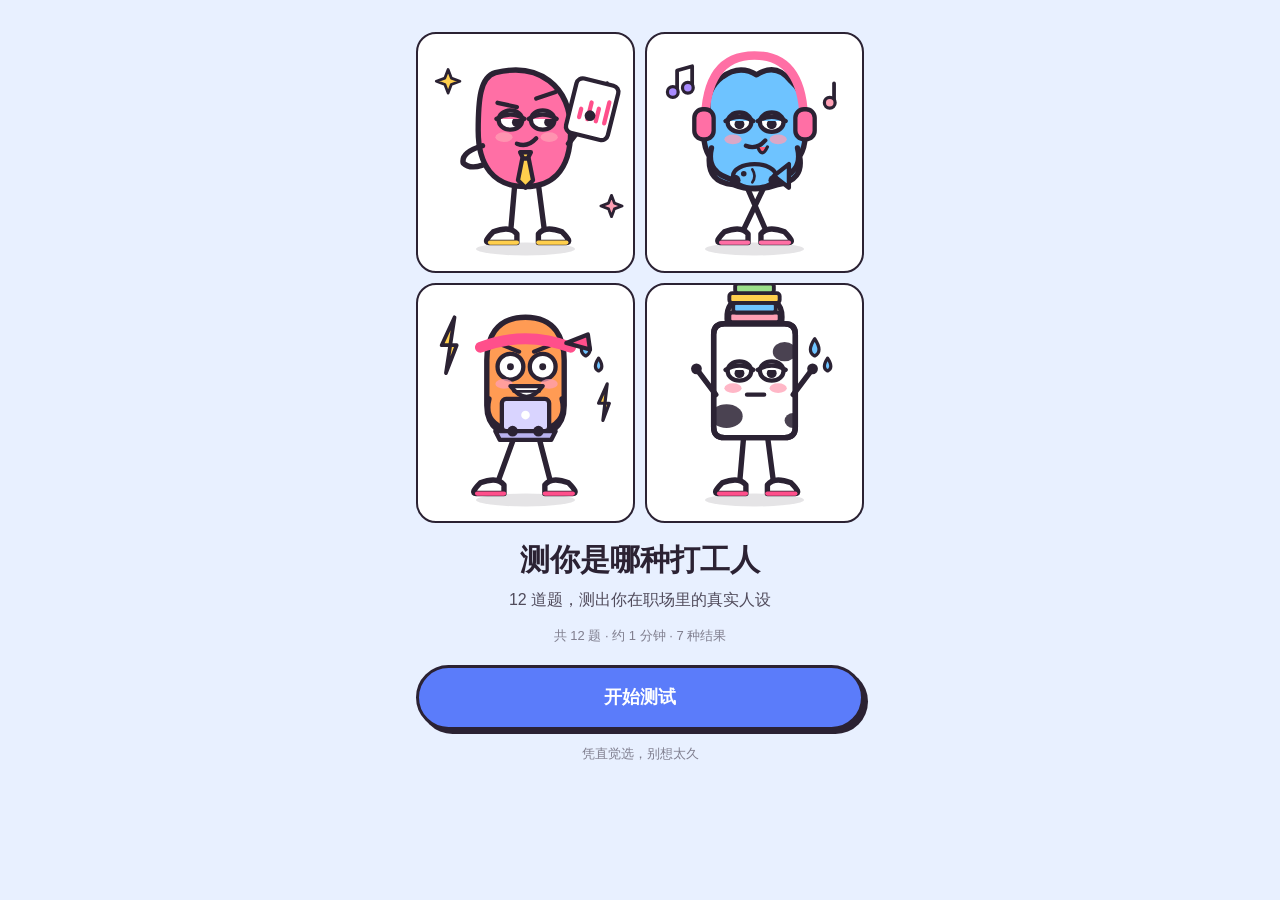
==== t/k7m2/index.html @ b3a1883a "publish" ====
<!doctype html>
<html lang="zh-CN">
<head>
<meta charset="utf-8">
<meta name="viewport" content="width=device-width,initial-scale=1,maximum-scale=1">
<meta name="robots" content="noindex,nofollow">
<title>测试</title>
<link rel="stylesheet" href="../../engine/quiz.css">
</head>
<body>
<div id="app"></div>
<script src="../../engine/chars.js"></script>
<script src="../../engine/quiz.js"></script>
<script src="data.js"></script>
<script src="results.js"></script>
<script>QuizEngine.mount(document.getElementById('app'), window.QUIZ);</script>
</body>
</html>
---- engine/quiz.css ----
:root { --bg: #e8f0ff; --accent: #5b7cfa; --ink: #2b2233; --card: #ffffff; }
* { box-sizing: border-box; -webkit-tap-highlight-color: transparent; }
html, body { margin: 0; background: var(--bg); color: var(--ink); }
body {
  font-family: -apple-system, BlinkMacSystemFont, "PingFang SC", "Hiragino Sans GB", "Microsoft YaHei", sans-serif;
  line-height: 1.6; touch-action: manipulation; overflow-x: hidden;
}
#app { max-width: 480px; margin: 0 auto; padding: 20px 16px 40px; min-height: 100vh; }
.screen { animation: in .3s ease; }
@keyframes in { from { opacity: 0; transform: translateY(8px); } to { opacity: 1; transform: none; } }
button { font: inherit; color: inherit; cursor: pointer; border: 0; }

.btn {
  display: block; width: 100%; padding: 15px; margin-top: 18px; border-radius: 999px;
  background: var(--accent); color: #fff; font-size: 18px; font-weight: 700;
  box-shadow: 0 6px 0 rgba(0,0,0,.12);
}
.btn:active { transform: translateY(3px); box-shadow: 0 3px 0 rgba(0,0,0,.12); }
.btn.ghost { background: transparent; color: var(--accent); border: 2px solid var(--accent); box-shadow: none; }
.foot { text-align: center; font-size: 13px; opacity: .55; margin: 14px 0 0; }

/* cover */
.cover { text-align: center; padding-top: 12px; }
.cover-row { display: grid; grid-template-columns: repeat(2, 1fr); gap: 10px; margin-bottom: 18px; }
.cover-ip { background: var(--card); border-radius: 20px; border: 2px solid var(--ink); }
.cover-ip svg, .card-ip svg, .match-ip svg { display: block; width: 100%; height: auto; }
.cover-title { font-size: 30px; line-height: 1.25; margin: 0 0 8px; word-break: break-word; }
.cover-sub { margin: 0; font-size: 16px; opacity: .8; }
.cover-meta { margin: 14px 0 0; font-size: 13px; opacity: .55; }

/* question */
.bar { height: 8px; border-radius: 99px; background: rgba(0,0,0,.08); overflow: hidden; margin-top: 8px; }
.bar-fill { height: 100%; background: var(--accent); border-radius: 99px; transition: width .3s; }
.ask-n { font-size: 13px; opacity: .55; margin: 10px 0 0; }
.ask-q { font-size: 22px; line-height: 1.45; margin: 8px 0 22px; word-break: break-word; }
.opt {
  display: block; width: 100%; text-align: left; padding: 15px 18px; margin-bottom: 12px;
  background: var(--card); border-radius: 16px; font-size: 16px; line-height: 1.5;
  border: 2px solid transparent; box-shadow: 0 2px 0 rgba(0,0,0,.06);
}
.opt.picked { border-color: var(--accent); background: var(--accent); color: #fff; }

/* loading */
.loading { text-align: center; padding-top: 30vh; opacity: .8; }
.spin { width: 42px; height: 42px; margin: 0 auto 14px; border-radius: 50%;
  border: 4px solid rgba(0,0,0,.1); border-top-color: var(--accent); animation: sp .8s linear infinite; }
@keyframes sp { to { transform: rotate(360deg); } }

/* result */
.card { background: var(--card); border-radius: 26px; padding: 18px 18px 22px; text-align: center;
  border: 3px solid var(--ink); box-shadow: 6px 6px 0 var(--ink); }
.card-from { margin: 0; font-size: 13px; opacity: .5; }
.card-ip { width: 74%; margin: 4px auto 0; background: var(--bg); border-radius: 24px; }
.card-you { margin: 6px 0 0; font-size: 15px; opacity: .6; }
.card-name { margin: 0; font-size: 36px; line-height: 1.2; color: var(--accent); word-break: break-word; }
.tags { margin: 12px 0 4px; display: flex; flex-wrap: wrap; justify-content: center; gap: 8px; }
.tags span { font-size: 13px; padding: 4px 12px; border-radius: 99px; background: var(--bg); font-weight: 600; }
.card-desc { text-align: left; font-size: 15px; margin: 14px 0 0; }
.gb { display: grid; grid-template-columns: 1fr 1fr; gap: 10px; margin-top: 14px; text-align: left; }
.gb-box { background: var(--bg); border-radius: 14px; padding: 10px 12px; font-size: 13px; }
.gb-box b { color: var(--accent); }
.gb-box p { margin: 4px 0 0; }
.quote { margin: 16px 0 0; font-weight: 700; font-size: 16px; }

.card-tag { margin: 6px 0 0; font-size: 15px; font-weight: 700; }
.tags span { border: 2px solid var(--ink); }
.stats { margin: 14px 0 0; text-align: left; }
.stat { display: grid; grid-template-columns: 5.5em 1fr 3em; align-items: center; gap: 8px; font-size: 13px; margin-top: 6px; }
.stat i { height: 12px; border-radius: 99px; background: var(--bg); border: 2px solid var(--ink); overflow: hidden; }
.stat em { display: block; height: 100%; background: var(--accent); }
.stat b { text-align: right; }
.match { display: flex; align-items: center; gap: 12px; margin-top: 16px; padding: 10px 12px; border-radius: 18px; background: var(--bg); text-align: left; }
.match-ip { width: 72px; flex: none; }
.match-txt { margin: 0; display: flex; flex-direction: column; }
.match-txt span { font-size: 12px; opacity: .6; }
.match-txt b { font-size: 18px; color: var(--accent); }
.match-txt small { font-size: 12px; opacity: .6; }
.btn { border: 3px solid var(--ink); box-shadow: 4px 4px 0 var(--ink); }
.btn:active { transform: translate(3px, 3px); box-shadow: 1px 1px 0 var(--ink); }
.opt { border: 2px solid var(--ink); }

/* 形象动画 */
.ch { transform-box: view-box; transform-origin: 100px 200px; }
.ch-bounce { animation: chb 1.1s ease-in-out infinite; }
.ch-sway { animation: chs 2.4s ease-in-out infinite; }
.ch-shake { animation: chk .3s linear infinite; }
.ch-float { animation: chf 3s ease-in-out infinite; }
.ch-wobble { animation: chw 1.6s ease-in-out infinite; }
.ch-jelly { animation: chj 1.3s ease-in-out infinite; }
@keyframes chb { 0%,100% { transform: translateY(0) scale(1,1); } 40% { transform: translateY(-8px) scale(.97,1.03); } 60% { transform: translateY(0) scale(1.04,.96); } }
@keyframes chs { 0%,100% { transform: rotate(-4deg); } 50% { transform: rotate(4deg); } }
@keyframes chk { 0%,100% { transform: translate(0,0); } 25% { transform: translate(-1.5px,1px); } 50% { transform: translate(1.5px,-1px); } 75% { transform: translate(-1px,-1px); } }
@keyframes chf { 0%,100% { transform: translateY(0); } 50% { transform: translateY(-6px); } }
@keyframes chw { 0%,100% { transform: skewX(0); } 25% { transform: skewX(-5deg); } 75% { transform: skewX(5deg); } }
@keyframes chj { 0%,100% { transform: scale(1,1); } 30% { transform: scale(1.06,.94); } 50% { transform: scale(.95,1.05); } 70% { transform: scale(1.02,.98); } }
@media (prefers-reduced-motion: reduce) { .ch { animation: none !important; } }
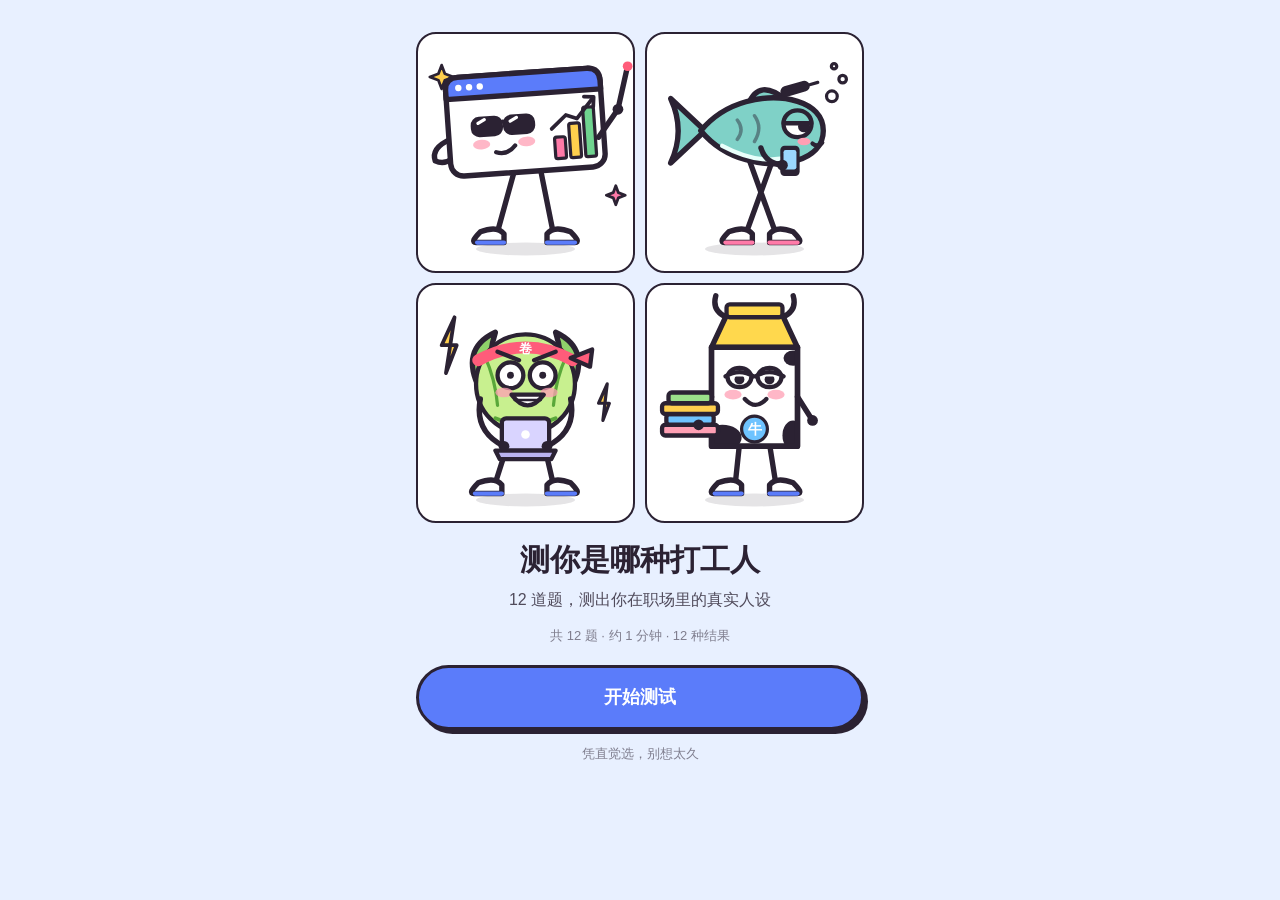
==== commit f0598794: "12 results, 6 options, new characters" ====
--- a/t/k7m2/index.html
+++ b/t/k7m2/index.html
@@ -12,7 +12,7 @@
 <script src="../../engine/chars.js"></script>
 <script src="../../engine/quiz.js"></script>
 <script src="data.js"></script>
-<script src="results.js"></script>
+<script src="results.js"></script><script src="art.js"></script>
 <script>QuizEngine.mount(document.getElementById('app'), window.QUIZ);</script>
 </body>
 </html>
--- a/engine/quiz.css
+++ b/engine/quiz.css
@@ -34,8 +34,8 @@
 .ask-n { font-size: 13px; opacity: .55; margin: 10px 0 0; }
 .ask-q { font-size: 22px; line-height: 1.45; margin: 8px 0 22px; word-break: break-word; }
 .opt {
-  display: block; width: 100%; text-align: left; padding: 15px 18px; margin-bottom: 12px;
-  background: var(--card); border-radius: 16px; font-size: 16px; line-height: 1.5;
+  display: block; width: 100%; text-align: left; padding: 12px 16px; margin-bottom: 10px;
+  background: var(--card); border-radius: 16px; font-size: 15px; line-height: 1.45;
   border: 2px solid transparent; box-shadow: 0 2px 0 rgba(0,0,0,.06);
 }
 .opt.picked { border-color: var(--accent); background: var(--accent); color: #fff; }
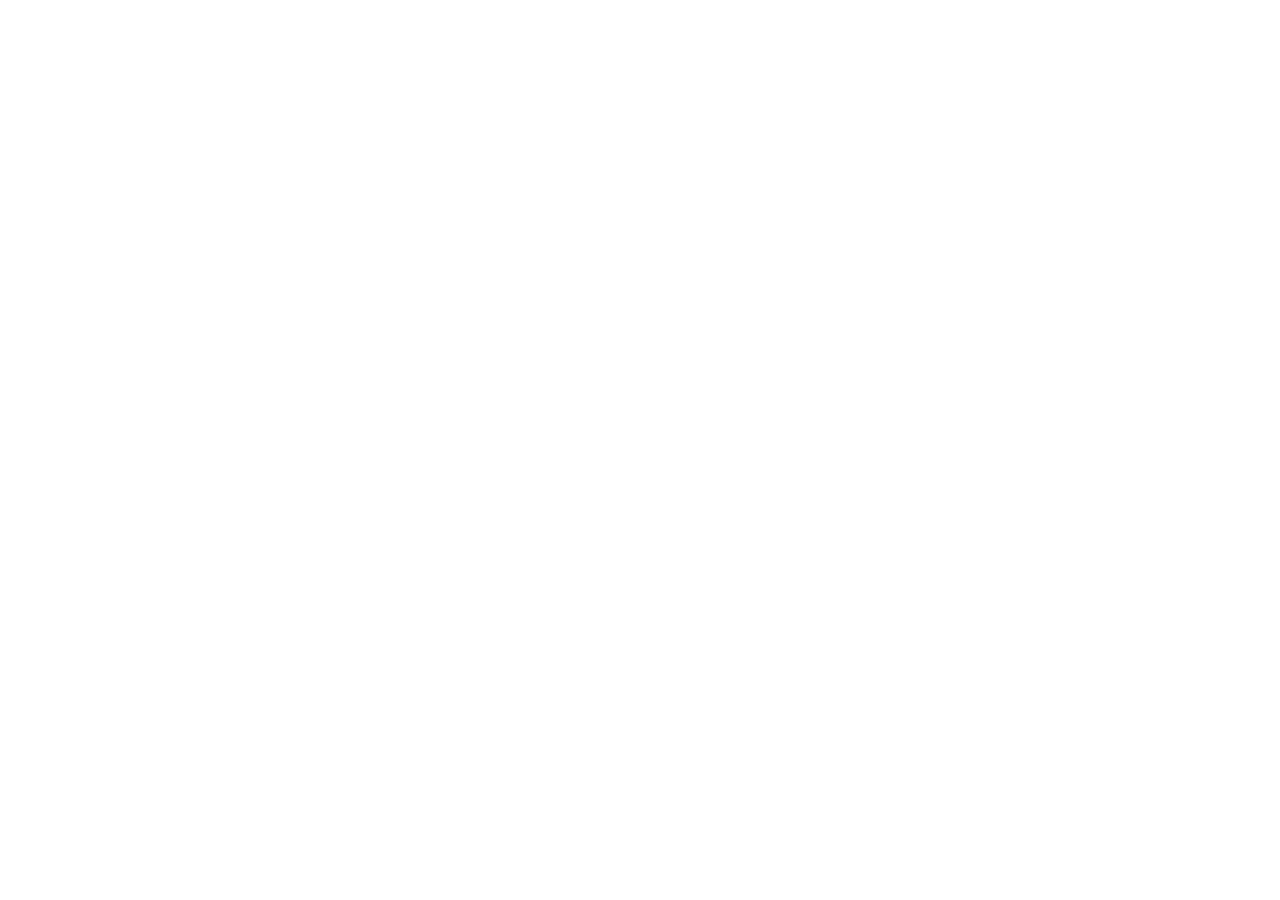
==== commit 959578eb: "Move tests to ce.ytsuperstore.cn; old links redirect" ====
--- a/t/k7m2/index.html
+++ b/t/k7m2/index.html
@@ -1,18 +1,8 @@
 <!doctype html>
-<html lang="zh-CN">
-<head>
-<meta charset="utf-8">
-<meta name="viewport" content="width=device-width,initial-scale=1,maximum-scale=1">
+<html lang="zh-CN"><head><meta charset="utf-8">
+<meta name="viewport" content="width=device-width,initial-scale=1">
 <meta name="robots" content="noindex,nofollow">
-<title>测试</title>
-<link rel="stylesheet" href="../../engine/quiz.css">
-</head>
-<body>
-<div id="app"></div>
-<script src="../../engine/chars.js"></script>
-<script src="../../engine/quiz.js"></script>
-<script src="data.js"></script>
-<script src="results.js"></script><script src="art.js"></script>
-<script>QuizEngine.mount(document.getElementById('app'), window.QUIZ);</script>
-</body>
-</html>
+<meta http-equiv="refresh" content="0;url=https://ce.ytsuperstore.cn/t/k7m2/">
+<title>测试已搬家</title>
+<script>location.replace('https://ce.ytsuperstore.cn/t/k7m2/');</script>
+</head><body style="font-family:sans-serif;text-align:center;padding-top:30vh">测试已搬到新地址，<a href="https://ce.ytsuperstore.cn/t/k7m2/">点这里打开</a></body></html>
